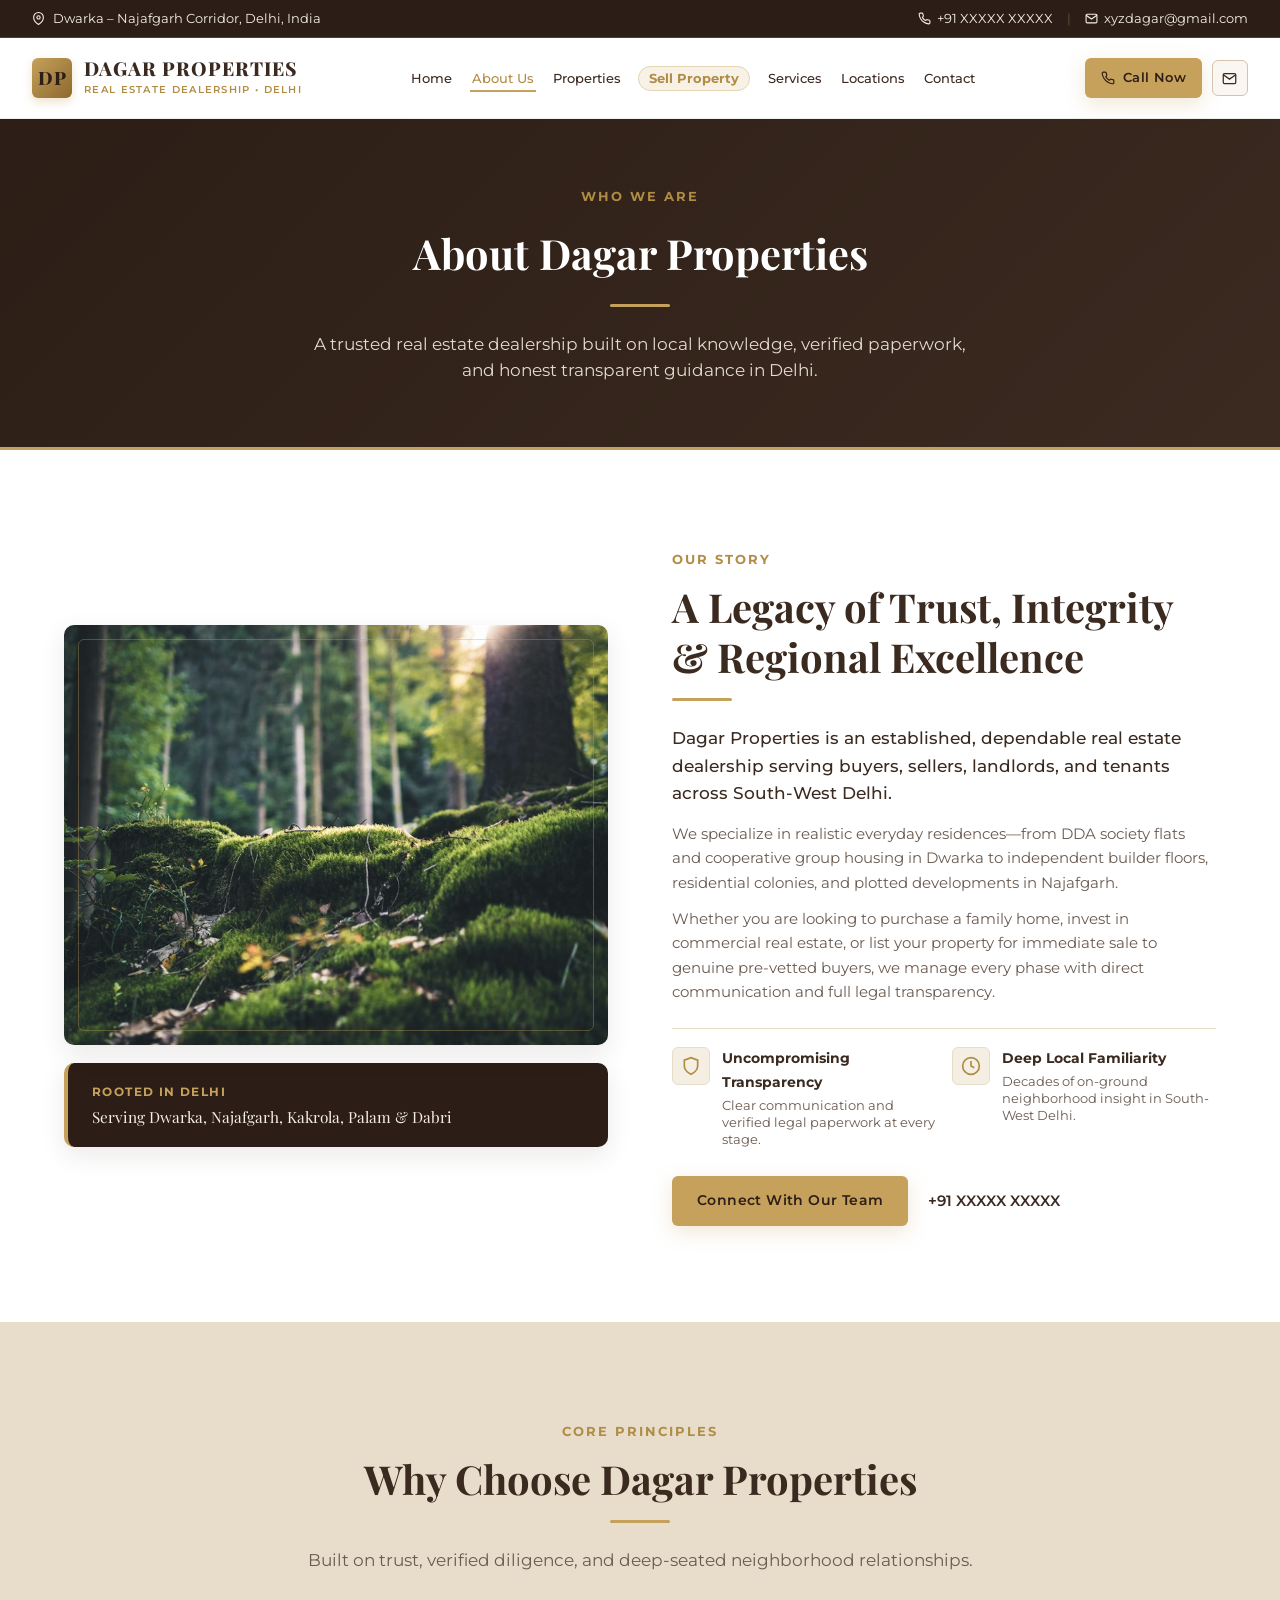
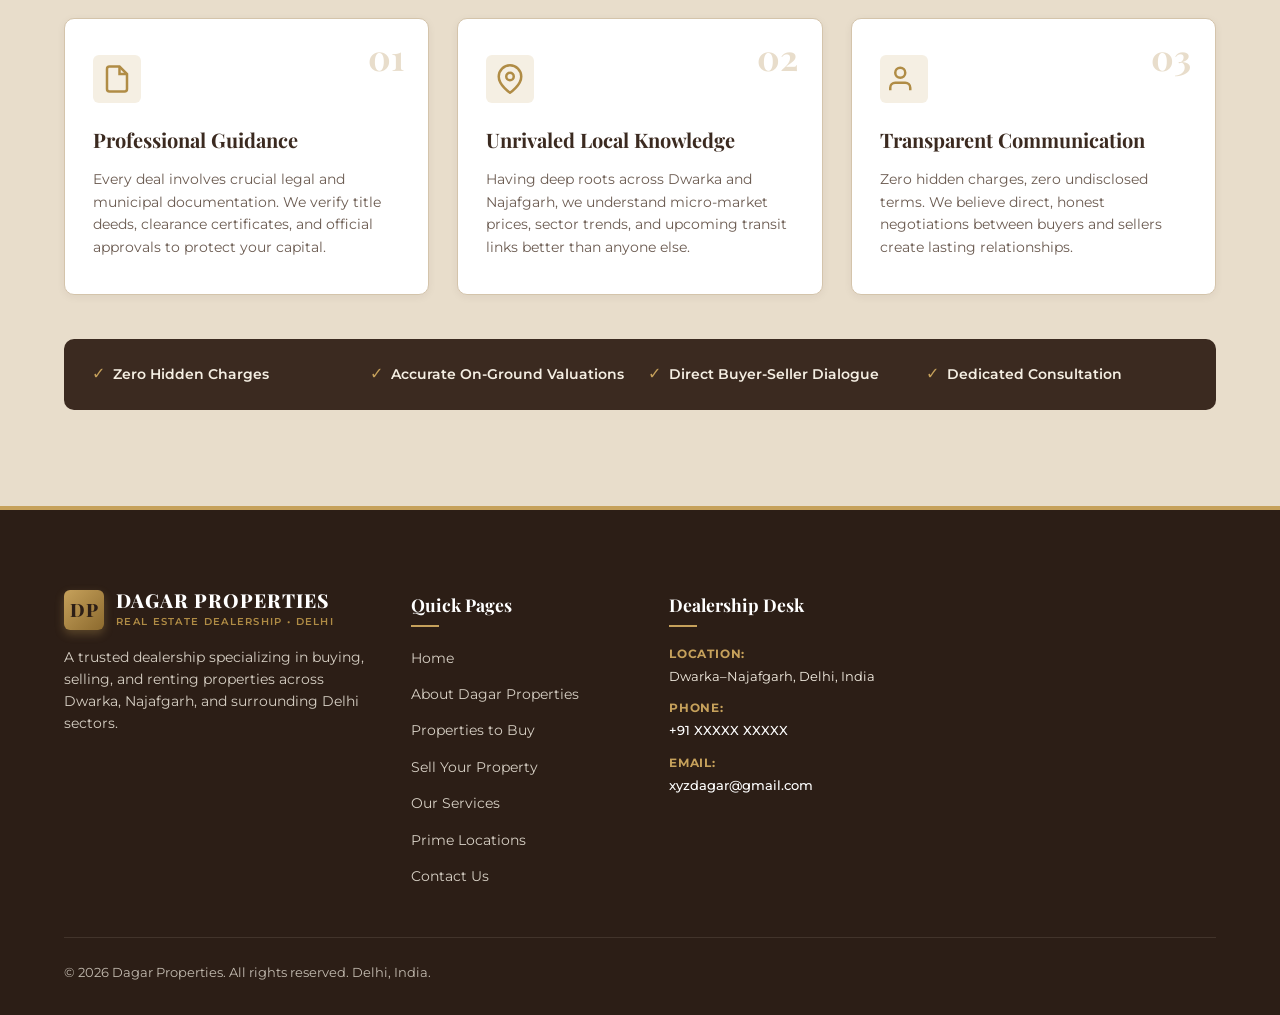
==== about.html @ 7e151f37 "Add dedicated subpages and mobile app-style bottom navigation" ====
<!DOCTYPE html>
<html lang="en">
<head>
  <meta charset="UTF-8">
  <meta name="viewport" content="width=device-width, initial-scale=1.0, maximum-scale=5.0">
  <meta http-equiv="X-UA-Compatible" content="IE=edge">
  
  <title>About Us | Dagar Properties – Real Estate Dealership Delhi</title>
  <meta name="description" content="Learn about Dagar Properties, serving the Dwarka–Najafgarh region with trust, transparent communication, and deep-seated local market expertise.">
  <meta name="theme-color" content="#3B2A20">

  <!-- Google Fonts -->
  <link rel="preconnect" href="https://fonts.googleapis.com">
  <link rel="preconnect" href="https://fonts.gstatic.com" crossorigin>
  <link href="https://fonts.googleapis.com/css2?family=Montserrat:wght@300;400;500;600;700&family=Playfair+Display:wght@500;600;700;800&display=swap" rel="stylesheet">
  
  <link rel="stylesheet" href="style.css">
</head>
<body>

  <!-- Top Announcement Bar -->
  <div class="top-bar">
    <div class="top-bar-inner">
      <div class="top-bar-location">
        <svg class="icon" viewBox="0 0 24 24" width="13" height="13" fill="none" stroke="currentColor" stroke-width="2">
          <path d="M21 10c0 7-9 13-9 13s-9-6-9-13a9 9 0 0 1 18 0z"></path>
          <circle cx="12" cy="10" r="3"></circle>
        </svg>
        <span>Dwarka – Najafgarh Corridor, Delhi, India</span>
      </div>
      <div class="top-bar-contact">
        <a href="tel:+91XXXXXXXXXX" class="top-link">
          <svg class="icon" viewBox="0 0 24 24" width="13" height="13" fill="none" stroke="currentColor" stroke-width="2">
            <path d="M22 16.92v3a2 2 0 0 1-2.18 2 19.79 19.79 0 0 1-8.63-3.07 19.5 19.5 0 0 1-6-6 19.79 19.79 0 0 1-3.07-8.67A2 2 0 0 1 4.11 2h3a2 2 0 0 1 2 1.72 12.84 12.84 0 0 0 .7 2.81 2 2 0 0 1-.45 2.11L8.09 9.91a16 16 0 0 0 6 6l1.27-1.27a2 2 0 0 1 2.11-.45 12.84 12.84 0 0 0 2.81.7A2 2 0 0 1 22 16.92z"></path>
          </svg>
          <span>+91 XXXXX XXXXX</span>
        </a>
        <span class="divider">|</span>
        <a href="mailto:xyzdagar@gmail.com" class="top-link">
          <svg class="icon" viewBox="0 0 24 24" width="13" height="13" fill="none" stroke="currentColor" stroke-width="2">
            <path d="M4 4h16c1.1 0 2 .9 2 2v12c0 1.1-.9 2-2 2H4c-1.1 0-2-.9-2-2V6c0-1.1.9-2 2-2z"></path>
            <polyline points="22,6 12,13 2,6"></polyline>
          </svg>
          <span>xyzdagar@gmail.com</span>
        </a>
      </div>
    </div>
  </div>

  <!-- Primary Header -->
  <header class="header" id="header">
    <div class="header-container">
      <a href="index.html" class="brand-logo" aria-label="Dagar Properties Home">
        <div class="logo-emblem">DP</div>
        <div class="logo-text">
          <span class="brand-name">DAGAR PROPERTIES</span>
          <span class="brand-sub">Real Estate Dealership • Delhi</span>
        </div>
      </a>

      <nav class="nav-desktop" aria-label="Main Navigation">
        <ul class="nav-links">
          <li><a href="index.html" class="nav-link">Home</a></li>
          <li><a href="about.html" class="nav-link active">About Us</a></li>
          <li><a href="properties.html" class="nav-link">Properties</a></li>
          <li><a href="sell.html" class="nav-link nav-sell-badge">Sell Property</a></li>
          <li><a href="services.html" class="nav-link">Services</a></li>
          <li><a href="locations.html" class="nav-link">Locations</a></li>
          <li><a href="contact.html" class="nav-link">Contact</a></li>
        </ul>
      </nav>

      <div class="header-actions">
        <a href="tel:+91XXXXXXXXXX" class="btn btn-gold btn-sm btn-call">
          <svg class="icon" viewBox="0 0 24 24" width="14" height="14" fill="none" stroke="currentColor" stroke-width="2">
            <path d="M22 16.92v3a2 2 0 0 1-2.18 2 19.79 19.79 0 0 1-8.63-3.07 19.5 19.5 0 0 1-6-6 19.79 19.79 0 0 1-3.07-8.67A2 2 0 0 1 4.11 2h3a2 2 0 0 1 2 1.72 12.84 12.84 0 0 0 .7 2.81 2 2 0 0 1-.45 2.11L8.09 9.91a16 16 0 0 0 6 6l1.27-1.27a2 2 0 0 1 2.11-.45 12.84 12.84 0 0 0 2.81.7A2 2 0 0 1 22 16.92z"></path>
          </svg>
          <span>Call Now</span>
        </a>
        <a href="mailto:xyzdagar@gmail.com" class="btn-icon-mail desktop-only" aria-label="Email Us" title="Email: xyzdagar@gmail.com">
          <svg class="icon" viewBox="0 0 24 24" width="15" height="15" fill="none" stroke="currentColor" stroke-width="2">
            <path d="M4 4h16c1.1 0 2 .9 2 2v12c0 1.1-.9 2-2 2H4c-1.1 0-2-.9-2-2V6c0-1.1.9-2 2-2z"></path>
            <polyline points="22,6 12,13 2,6"></polyline>
          </svg>
        </a>
        <button class="menu-toggle" id="menuToggle" aria-label="Toggle navigation menu">
          <span class="bar"></span>
          <span class="bar"></span>
          <span class="bar"></span>
        </button>
      </div>
    </div>

    <!-- Mobile Drawer -->
    <div class="mobile-drawer" id="mobileDrawer">
      <div class="mobile-drawer-header">
        <span class="brand-name">DAGAR PROPERTIES</span>
        <button class="drawer-close" id="drawerClose">&times;</button>
      </div>
      <ul class="mobile-nav-links">
        <li><a href="index.html" class="mobile-nav-link">Home</a></li>
        <li><a href="about.html" class="mobile-nav-link text-gold">About Us</a></li>
        <li><a href="properties.html" class="mobile-nav-link">Properties to Buy</a></li>
        <li><a href="sell.html" class="mobile-nav-link">Sell Your Property</a></li>
        <li><a href="services.html" class="mobile-nav-link">Our Services</a></li>
        <li><a href="locations.html" class="mobile-nav-link">Prime Locations</a></li>
        <li><a href="contact.html" class="mobile-nav-link">Contact Us</a></li>
      </ul>
      <div class="mobile-drawer-actions">
        <a href="tel:+91XXXXXXXXXX" class="btn btn-gold btn-block">Call Now (+91 XXXXX XXXXX)</a>
        <a href="mailto:xyzdagar@gmail.com" class="btn btn-outline btn-block">Email Us</a>
      </div>
    </div>
  </header>

  <main>
    <!-- Page Hero Banner -->
    <section class="page-banner">
      <div class="container text-center">
        <span class="section-tag">Who We Are</span>
        <h1 class="page-title">About Dagar Properties</h1>
        <div class="gold-divider center"></div>
        <p class="page-lead">A trusted real estate dealership built on local knowledge, verified paperwork, and honest transparent guidance in Delhi.</p>
      </div>
    </section>

    <!-- Main About Content -->
    <section class="section section-about">
      <div class="container">
        <div class="about-grid">
          <div class="about-visual">
            <div class="image-frame">
              <img src="assets/images/about.jpg" alt="Dagar Properties Advisory Office" class="about-img" loading="lazy">
              <div class="frame-accent"></div>
            </div>
            <div class="experience-card">
              <span class="gold-subtitle">Rooted in Delhi</span>
              <p class="experience-text">Serving Dwarka, Najafgarh, Kakrola, Palam & Dabri</p>
            </div>
          </div>
          <div class="about-content">
            <span class="section-tag">Our Story</span>
            <h2 class="section-title">A Legacy of Trust, Integrity & Regional Excellence</h2>
            <div class="gold-divider"></div>
            <p class="lead-text">
              Dagar Properties is an established, dependable real estate dealership serving buyers, sellers, landlords, and tenants across South-West Delhi.
            </p>
            <p class="body-text">
              We specialize in realistic everyday residences—from DDA society flats and cooperative group housing in Dwarka to independent builder floors, residential colonies, and plotted developments in Najafgarh.
            </p>
            <p class="body-text">
              Whether you are looking to purchase a family home, invest in commercial real estate, or list your property for immediate sale to genuine pre-vetted buyers, we manage every phase with direct communication and full legal transparency.
            </p>

            <div class="about-features">
              <div class="about-feature">
                <div class="feature-icon-box">
                  <svg viewBox="0 0 24 24" width="20" height="20" fill="none" stroke="currentColor" stroke-width="2">
                    <path d="M12 22s8-4 8-10V5l-8-3-8 3v7c0 6 8 10 8 10z"></path>
                  </svg>
                </div>
                <div>
                  <h4 class="feature-heading">Uncompromising Transparency</h4>
                  <p class="feature-desc">Clear communication and verified legal paperwork at every stage.</p>
                </div>
              </div>
              <div class="about-feature">
                <div class="feature-icon-box">
                  <svg viewBox="0 0 24 24" width="20" height="20" fill="none" stroke="currentColor" stroke-width="2">
                    <circle cx="12" cy="12" r="10"></circle>
                    <polyline points="12 6 12 12 16 14"></polyline>
                  </svg>
                </div>
                <div>
                  <h4 class="feature-heading">Deep Local Familiarity</h4>
                  <p class="feature-desc">Decades of on-ground neighborhood insight in South-West Delhi.</p>
                </div>
              </div>
            </div>

            <div class="about-cta-row">
              <a href="contact.html" class="btn btn-gold">Connect With Our Team</a>
              <a href="tel:+91XXXXXXXXXX" class="phone-link">
                <span>+91 XXXXX XXXXX</span>
              </a>
            </div>
          </div>
        </div>
      </div>
    </section>

    <!-- Why Choose Us Pillars Section -->
    <section class="section section-why-us bg-beige">
      <div class="container">
        <div class="section-header text-center">
          <span class="section-tag">Core Principles</span>
          <h2 class="section-title">Why Choose Dagar Properties</h2>
          <div class="gold-divider center"></div>
          <p class="section-subtitle">Built on trust, verified diligence, and deep-seated neighborhood relationships.</p>
        </div>

        <div class="pillars-grid">
          <div class="pillar-card">
            <div class="pillar-number">01</div>
            <div class="pillar-icon">
              <svg viewBox="0 0 24 24" width="30" height="30" fill="none" stroke="currentColor" stroke-width="2">
                <path d="M14 2H6a2 2 0 0 0-2 2v16a2 2 0 0 0 2 2h12a2 2 0 0 0 2-2V8z"></path>
                <polyline points="14 2 14 8 20 8"></polyline>
              </svg>
            </div>
            <h3 class="pillar-title">Professional Guidance</h3>
            <p class="pillar-desc">Every deal involves crucial legal and municipal documentation. We verify title deeds, clearance certificates, and official approvals to protect your capital.</p>
          </div>

          <div class="pillar-card">
            <div class="pillar-number">02</div>
            <div class="pillar-icon">
              <svg viewBox="0 0 24 24" width="30" height="30" fill="none" stroke="currentColor" stroke-width="2">
                <path d="M21 10c0 7-9 13-9 13s-9-6-9-13a9 9 0 0 1 18 0z"></path>
                <circle cx="12" cy="10" r="3"></circle>
              </svg>
            </div>
            <h3 class="pillar-title">Unrivaled Local Knowledge</h3>
            <p class="pillar-desc">Having deep roots across Dwarka and Najafgarh, we understand micro-market prices, sector trends, and upcoming transit links better than anyone else.</p>
          </div>

          <div class="pillar-card">
            <div class="pillar-number">03</div>
            <div class="pillar-icon">
              <svg viewBox="0 0 24 24" width="30" height="30" fill="none" stroke="currentColor" stroke-width="2">
                <path d="M17 21v-2a4 4 0 0 0-4-4H5a4 4 0 0 0-4 4v2"></path>
                <circle cx="9" cy="7" r="4"></circle>
              </svg>
            </div>
            <h3 class="pillar-title">Transparent Communication</h3>
            <p class="pillar-desc">Zero hidden charges, zero undisclosed terms. We believe direct, honest negotiations between buyers and sellers create lasting relationships.</p>
          </div>
        </div>

        <div class="standards-bar">
          <div class="standard-item"><span class="gold-check">✓</span><span>Zero Hidden Charges</span></div>
          <div class="standard-item"><span class="gold-check">✓</span><span>Accurate On-Ground Valuations</span></div>
          <div class="standard-item"><span class="gold-check">✓</span><span>Direct Buyer-Seller Dialogue</span></div>
          <div class="standard-item"><span class="gold-check">✓</span><span>Dedicated Consultation</span></div>
        </div>
      </div>
    </section>
  </main>

  <!-- Footer -->
  <footer class="footer">
    <div class="container footer-content">
      <div class="footer-grid">
        <div class="footer-col brand-col">
          <div class="brand-logo footer-logo">
            <div class="logo-emblem">DP</div>
            <div class="logo-text">
              <span class="brand-name">DAGAR PROPERTIES</span>
              <span class="brand-sub">Real Estate Dealership • Delhi</span>
            </div>
          </div>
          <p class="footer-bio">A trusted dealership specializing in buying, selling, and renting properties across Dwarka, Najafgarh, and surrounding Delhi sectors.</p>
        </div>

        <div class="footer-col">
          <h4 class="footer-heading">Quick Pages</h4>
          <ul class="footer-links">
            <li><a href="index.html">Home</a></li>
            <li><a href="about.html">About Dagar Properties</a></li>
            <li><a href="properties.html">Properties to Buy</a></li>
            <li><a href="sell.html">Sell Your Property</a></li>
            <li><a href="services.html">Our Services</a></li>
            <li><a href="locations.html">Prime Locations</a></li>
            <li><a href="contact.html">Contact Us</a></li>
          </ul>
        </div>

        <div class="footer-col">
          <h4 class="footer-heading">Dealership Desk</h4>
          <ul class="footer-contact-info">
            <li><strong>Location:</strong><span>Dwarka–Najafgarh, Delhi, India</span></li>
            <li><strong>Phone:</strong><a href="tel:+91XXXXXXXXXX">+91 XXXXX XXXXX</a></li>
            <li><strong>Email:</strong><a href="mailto:xyzdagar@gmail.com">xyzdagar@gmail.com</a></li>
          </ul>
        </div>
      </div>
      <div class="footer-bottom">
        <p>&copy; 2026 Dagar Properties. All rights reserved. Delhi, India.</p>
      </div>
    </div>
  </footer>

  <!-- Floating Mobile App-Style Bottom Navigation Bar -->
  <nav class="mobile-bottom-bar" aria-label="Mobile Bottom Navigation">
    <a href="index.html" class="bottom-nav-item">
      <svg viewBox="0 0 24 24" width="20" height="20" fill="none" stroke="currentColor" stroke-width="2"><path d="M3 9l9-7 9 7v11a2 2 0 0 1-2 2H5a2 2 0 0 1-2-2z"></path></svg>
      <span>Home</span>
    </a>
    <a href="properties.html" class="bottom-nav-item">
      <svg viewBox="0 0 24 24" width="20" height="20" fill="none" stroke="currentColor" stroke-width="2"><rect x="3" y="3" width="18" height="18" rx="2"></rect><path d="M9 3v18"></path></svg>
      <span>Properties</span>
    </a>
    <a href="sell.html" class="bottom-nav-item sell-tab">
      <svg viewBox="0 0 24 24" width="20" height="20" fill="none" stroke="currentColor" stroke-width="2"><path d="M12 5v14M5 12h14"></path></svg>
      <span>Sell</span>
    </a>
    <a href="locations.html" class="bottom-nav-item">
      <svg viewBox="0 0 24 24" width="20" height="20" fill="none" stroke="currentColor" stroke-width="2"><path d="M21 10c0 7-9 13-9 13s-9-6-9-13a9 9 0 0 1 18 0z"></path></svg>
      <span>Locations</span>
    </a>
    <a href="contact.html" class="bottom-nav-item">
      <svg viewBox="0 0 24 24" width="20" height="20" fill="none" stroke="currentColor" stroke-width="2"><path d="M22 16.92v3a2 2 0 0 1-2.18 2 19.79 19.79 0 0 1-8.63-3.07 19.5 19.5 0 0 1-6-6 19.79 19.79 0 0 1-3.07-8.67A2 2 0 0 1 4.11 2h3a2 2 0 0 1 2 1.72 12.84 12.84 0 0 0 .7 2.81 2 2 0 0 1-.45 2.11L8.09 9.91a16 16 0 0 0 6 6l1.27-1.27a2 2 0 0 1 2.11-.45 12.84 12.84 0 0 0 2.81.7A2 2 0 0 1 22 16.92z"></path></svg>
      <span>Contact</span>
    </a>
  </nav>

  <script src="script.js"></script>
</body>
</html>
---- style.css ----
/* ==========================================================================
   DAGAR PROPERTIES - LUXURY REAL ESTATE STYLESHEET
   All-Device Friendly • Zero Overlapping / Zero Overflow • Buy & Sell Architecture
   Palette:
     Gold:       #C6A15B
     Dark Brown: #3B2A20
     Cream:      #F5EFE3
     White:      #FFFFFF
     Beige:      #E8DDCB
   ========================================================================== */

/* 1. CSS Variables & Reset */
:root {
  --color-gold: #C6A15B;
  --color-gold-hover: #B08C45;
  --color-gold-light: #DFCA9A;
  --color-gold-soft: rgba(198, 161, 91, 0.15);
  
  --color-dark-brown: #3B2A20;
  --color-dark-brown-rich: #2C1E16;
  --color-dark-brown-light: #523B2D;
  
  --color-cream: #F5EFE3;
  --color-cream-light: #FAF7F2;
  --color-white: #FFFFFF;
  --color-beige: #E8DDCB;
  --color-beige-dark: #D4C4AB;
  
  --color-text-dark: #2B211A;
  --color-text-muted: #6B5B51;
  --color-text-light: #EFE8DE;

  --font-serif: 'Playfair Display', Georgia, 'Times New Roman', serif;
  --font-sans: 'Montserrat', system-ui, -apple-system, BlinkMacSystemFont, "Segoe UI", Roboto, sans-serif;

  --shadow-sm: 0 2px 8px rgba(59, 42, 32, 0.06);
  --shadow-md: 0 8px 24px rgba(59, 42, 32, 0.10);
  --shadow-lg: 0 16px 36px rgba(59, 42, 32, 0.15);
  --shadow-gold: 0 6px 20px rgba(198, 161, 91, 0.25);

  --radius-sm: 6px;
  --radius-md: 10px;
  --radius-lg: 16px;
  --radius-full: 9999px;

  --transition-fast: 0.2s ease;
  --transition-normal: 0.3s ease;
  --transition-smooth: 0.4s cubic-bezier(0.16, 1, 0.3, 1);
  --header-height: 80px;
}

*, *::before, *::after {
  box-sizing: border-box;
  margin: 0;
  padding: 0;
}

html {
  font-size: 16px;
  scroll-behavior: smooth;
  scroll-padding-top: calc(var(--header-height) + 16px);
  -webkit-text-size-adjust: 100%;
}

body {
  font-family: var(--font-sans);
  background-color: var(--color-white);
  color: var(--color-text-dark);
  line-height: 1.65;
  -webkit-font-smoothing: antialiased;
  -moz-osx-font-smoothing: grayscale;
  overflow-x: hidden;
  width: 100%;
  position: relative;
}

img {
  max-width: 100%;
  height: auto;
  display: block;
}

a {
  text-decoration: none;
  color: inherit;
  transition: all var(--transition-fast);
}

ul {
  list-style: none;
}

button, input, select, textarea {
  font: inherit;
  outline: none;
  max-width: 100%;
}

/* 2. Container & Utility Classes */
.container {
  width: 100%;
  max-width: 1200px;
  margin: 0 auto;
  padding: 0 24px;
}

.text-center {
  text-align: center;
}

.text-gold {
  color: var(--color-gold) !important;
}

.bg-cream {
  background-color: var(--color-cream);
}

.bg-beige {
  background-color: var(--color-beige);
}

.gold-divider {
  width: 60px;
  height: 3px;
  background-color: var(--color-gold);
  margin: 16px 0 24px;
  border-radius: var(--radius-full);
}

.gold-divider.center {
  margin-left: auto;
  margin-right: auto;
}

.section {
  padding: clamp(60px, 8vw, 96px) 0;
  position: relative;
  overflow: hidden;
}

.section-tag {
  display: inline-block;
  font-size: 0.8rem;
  font-weight: 700;
  text-transform: uppercase;
  letter-spacing: 2px;
  color: var(--color-gold-hover);
  margin-bottom: 12px;
}

.section-title {
  font-family: var(--font-serif);
  font-size: clamp(1.85rem, 4vw, 2.5rem);
  font-weight: 700;
  color: var(--color-dark-brown);
  line-height: 1.25;
  word-wrap: break-word;
}

.section-subtitle {
  font-size: clamp(0.95rem, 2vw, 1.05rem);
  color: var(--color-text-muted);
  max-width: 680px;
  margin: 14px auto 0;
  line-height: 1.6;
}

/* 3. Buttons & Interactive Links */
.btn {
  display: inline-flex;
  align-items: center;
  justify-content: center;
  gap: 8px;
  font-family: var(--font-sans);
  font-size: 0.9rem;
  font-weight: 600;
  letter-spacing: 0.4px;
  padding: 12px 24px;
  border-radius: var(--radius-sm);
  cursor: pointer;
  border: 1px solid transparent;
  transition: all var(--transition-normal);
  text-align: center;
  white-space: normal;
  word-break: normal;
}

.btn-gold {
  background-color: var(--color-gold);
  color: var(--color-dark-brown-rich);
  box-shadow: var(--shadow-gold);
}

.btn-gold:hover {
  background-color: var(--color-gold-hover);
  color: var(--color-white);
  transform: translateY(-2px);
  box-shadow: 0 8px 24px rgba(198, 161, 91, 0.35);
}

.btn-outline {
  border-color: var(--color-dark-brown);
  color: var(--color-dark-brown);
  background-color: transparent;
}

.btn-outline:hover {
  background-color: var(--color-dark-brown);
  color: var(--color-white);
  transform: translateY(-2px);
}

.btn-cream-outline {
  border-color: var(--color-cream);
  color: var(--color-cream);
  background-color: rgba(245, 239, 227, 0.1);
  backdrop-filter: blur(4px);
}

.btn-cream-outline:hover {
  background-color: var(--color-cream);
  color: var(--color-dark-brown);
  transform: translateY(-2px);
}

.btn-outline-light {
  border-color: var(--color-gold);
  color: var(--color-white);
  background-color: transparent;
}

.btn-outline-light:hover {
  background-color: var(--color-gold);
  color: var(--color-dark-brown);
  transform: translateY(-2px);
}

.btn-lg {
  padding: 15px 30px;
  font-size: 0.98rem;
}

.btn-sm {
  padding: 9px 16px;
  font-size: 0.82rem;
  font-weight: 600;
}

.btn-xs {
  padding: 7px 12px;
  font-size: 0.78rem;
}

.btn-block {
  display: flex;
  width: 100%;
}

/* 4. Top Announcement Bar */
.top-bar {
  background-color: var(--color-dark-brown-rich);
  color: var(--color-cream);
  font-size: 0.8rem;
  padding: 8px 0;
  border-bottom: 1px solid rgba(198, 161, 91, 0.25);
  position: relative;
  z-index: 1010;
}

.top-bar-inner {
  display: flex;
  align-items: center;
  justify-content: space-between;
  width: 100%;
  max-width: 1360px;
  margin: 0 auto;
  padding: 0 clamp(16px, 2.5vw, 36px);
  flex-wrap: wrap;
  gap: 8px;
}

.top-bar-location,
.top-bar-contact {
  display: flex;
  align-items: center;
  gap: 8px;
}

.top-bar-contact {
  gap: 14px;
}

.top-link {
  display: inline-flex;
  align-items: center;
  gap: 6px;
  color: var(--color-cream);
}

.top-link:hover {
  color: var(--color-gold);
}

.top-bar .divider {
  color: var(--color-gold);
  opacity: 0.4;
}

/* 5. Header & Navigation */
.header {
  position: sticky;
  top: 0;
  left: 0;
  width: 100%;
  background-color: var(--color-white);
  z-index: 1000;
  border-bottom: 1px solid rgba(59, 42, 32, 0.08);
  transition: all var(--transition-normal);
}

.header.scrolled {
  box-shadow: var(--shadow-md);
  background-color: rgba(255, 255, 255, 0.98);
  backdrop-filter: blur(10px);
}

.header-container {
  display: flex;
  align-items: center;
  justify-content: space-between;
  height: var(--header-height);
  width: 100%;
  max-width: 1360px;
  margin: 0 auto;
  padding: 0 clamp(16px, 2.5vw, 36px);
  gap: clamp(12px, 2vw, 24px);
}

.brand-logo {
  display: flex;
  align-items: center;
  gap: 12px;
  flex-shrink: 0;
}

.logo-emblem {
  width: 40px;
  height: 40px;
  background: linear-gradient(135deg, var(--color-gold), #8C6A2E);
  color: var(--color-dark-brown-rich);
  font-family: var(--font-serif);
  font-size: 1.15rem;
  font-weight: 800;
  display: flex;
  align-items: center;
  justify-content: center;
  border-radius: var(--radius-sm);
  box-shadow: 0 4px 10px rgba(198, 161, 91, 0.3);
  letter-spacing: 0.5px;
  flex-shrink: 0;
}

.logo-text {
  display: flex;
  flex-direction: column;
}

.brand-name {
  font-family: var(--font-serif);
  font-size: clamp(1.05rem, 1.8vw, 1.2rem);
  font-weight: 800;
  color: var(--color-dark-brown);
  letter-spacing: 1px;
  line-height: 1.1;
  white-space: nowrap;
}

.brand-sub {
  font-size: 0.65rem;
  text-transform: uppercase;
  letter-spacing: 1.3px;
  color: var(--color-gold-hover);
  font-weight: 600;
  margin-top: 2px;
  white-space: nowrap;
}

.nav-desktop .nav-links {
  display: flex;
  align-items: center;
  gap: clamp(8px, 1.2vw, 18px);
}

.nav-link {
  font-size: clamp(0.8rem, 0.86vw, 0.86rem);
  font-weight: 500;
  color: var(--color-dark-brown);
  position: relative;
  padding: 6px 2px;
  transition: color var(--transition-fast);
  white-space: nowrap;
}

.nav-link::after {
  content: '';
  position: absolute;
  bottom: 0;
  left: 0;
  width: 0;
  height: 2px;
  background-color: var(--color-gold);
  transition: width var(--transition-normal);
}

.nav-link:hover,
.nav-link.active {
  color: var(--color-gold-hover);
}

.nav-link:hover::after,
.nav-link.active::after {
  width: 100%;
}

.nav-link.nav-sell-badge {
  background-color: var(--color-gold-soft);
  color: var(--color-gold-hover) !important;
  font-weight: 700;
  padding: 4px 10px;
  border-radius: var(--radius-full);
  border: 1px solid rgba(198, 161, 91, 0.35);
  transition: all var(--transition-fast);
}

.nav-link.nav-sell-badge:hover {
  background-color: var(--color-gold);
  color: var(--color-dark-brown-rich) !important;
  border-color: var(--color-gold);
}

.nav-link.nav-sell-badge::after {
  display: none;
}

.header-actions {
  display: flex;
  align-items: center;
  gap: 10px;
  flex-shrink: 0;
}

.btn-call {
  padding: 8px 15px;
  font-size: 0.82rem;
  white-space: nowrap;
}

.btn-icon-mail {
  width: 36px;
  height: 36px;
  border-radius: var(--radius-sm);
  border: 1px solid var(--color-beige-dark);
  background-color: var(--color-cream-light);
  color: var(--color-dark-brown);
  display: inline-flex;
  align-items: center;
  justify-content: center;
  transition: all var(--transition-fast);
  flex-shrink: 0;
}

.btn-icon-mail:hover {
  border-color: var(--color-gold);
  background-color: var(--color-gold);
  color: var(--color-dark-brown-rich);
  transform: translateY(-2px);
}

.menu-toggle {
  display: none;
  background: none;
  border: none;
  cursor: pointer;
  padding: 8px;
  flex-direction: column;
  gap: 5px;
}

.menu-toggle .bar {
  width: 24px;
  height: 2.5px;
  background-color: var(--color-dark-brown);
  border-radius: 2px;
  transition: var(--transition-fast);
}

/* Mobile Drawer */
.mobile-drawer {
  position: fixed;
  top: 0;
  right: -100%;
  width: 85%;
  max-width: 360px;
  height: 100vh;
  background-color: var(--color-white);
  box-shadow: -10px 0 30px rgba(0, 0, 0, 0.25);
  z-index: 2000;
  padding: 24px 20px;
  display: flex;
  flex-direction: column;
  overflow-y: auto;
  transition: right var(--transition-smooth);
}

.mobile-drawer.open {
  right: 0;
}

.mobile-drawer-header {
  display: flex;
  align-items: center;
  justify-content: space-between;
  border-bottom: 1px solid var(--color-beige);
  padding-bottom: 14px;
  margin-bottom: 20px;
}

.drawer-close {
  background: none;
  border: none;
  font-size: 2rem;
  color: var(--color-dark-brown);
  cursor: pointer;
  line-height: 1;
}

.mobile-nav-links {
  display: flex;
  flex-direction: column;
  gap: 14px;
}

.mobile-nav-link {
  font-size: 1rem;
  font-weight: 600;
  color: var(--color-dark-brown);
  padding: 8px 0;
  display: block;
}

.mobile-nav-link:hover {
  color: var(--color-gold-hover);
}

.mobile-drawer-actions {
  margin-top: auto;
  display: flex;
  flex-direction: column;
  gap: 12px;
  padding-top: 24px;
  border-top: 1px solid var(--color-beige);
}

/* 6. Hero Section */
.hero-section {
  position: relative;
  min-height: clamp(560px, 85vh, 740px);
  display: flex;
  align-items: center;
  padding: clamp(60px, 10vw, 100px) 0 clamp(40px, 8vw, 80px);
  color: var(--color-white);
  overflow: hidden;
}

.hero-backdrop {
  position: absolute;
  top: 0;
  left: 0;
  width: 100%;
  height: 100%;
  z-index: 1;
}

.hero-bg-img {
  width: 100%;
  height: 100%;
  object-fit: cover;
  object-position: center;
  filter: brightness(0.60);
}

.hero-overlay {
  position: absolute;
  top: 0;
  left: 0;
  width: 100%;
  height: 100%;
  background: linear-gradient(135deg, rgba(44, 30, 22, 0.92) 0%, rgba(59, 42, 32, 0.80) 60%, rgba(30, 20, 14, 0.88) 100%);
}

.hero-content {
  position: relative;
  z-index: 2;
  max-width: 860px;
}

.hero-badge {
  display: inline-flex;
  align-items: center;
  gap: 8px;
  background-color: rgba(245, 239, 227, 0.12);
  border: 1px solid rgba(198, 161, 91, 0.45);
  backdrop-filter: blur(6px);
  padding: 6px 14px;
  border-radius: var(--radius-full);
  font-size: 0.78rem;
  font-weight: 600;
  letter-spacing: 0.8px;
  text-transform: uppercase;
  color: var(--color-cream);
  margin-bottom: 20px;
  max-width: 100%;
  word-break: break-word;
}

.badge-dot {
  width: 7px;
  height: 7px;
  border-radius: 50%;
  background-color: var(--color-gold);
  box-shadow: 0 0 8px var(--color-gold);
  flex-shrink: 0;
}

.hero-title {
  font-family: var(--font-serif);
  font-size: clamp(2.1rem, 5.5vw, 3.4rem);
  font-weight: 700;
  line-height: 1.18;
  color: var(--color-white);
  margin-bottom: 18px;
  word-wrap: break-word;
}

.hero-title .highlight {
  color: var(--color-gold);
  display: inline-block;
  font-style: italic;
}

.hero-description {
  font-size: clamp(0.98rem, 2.2vw, 1.15rem);
  line-height: 1.65;
  color: var(--color-cream);
  margin-bottom: 32px;
  max-width: 720px;
  font-weight: 300;
}

.hero-description strong {
  font-weight: 600;
  color: var(--color-white);
}

.hero-buttons {
  display: flex;
  align-items: center;
  gap: 14px;
  flex-wrap: wrap;
  margin-bottom: 40px;
}

.hero-metrics {
  display: grid;
  grid-template-columns: repeat(auto-fit, minmax(220px, 1fr));
  gap: 18px;
  padding-top: 28px;
  border-top: 1px solid rgba(232, 221, 203, 0.2);
}

.metric-item {
  display: flex;
  align-items: center;
  gap: 12px;
}

.metric-icon {
  width: 30px;
  height: 30px;
  border-radius: 50%;
  background-color: var(--color-gold);
  color: var(--color-dark-brown-rich);
  font-size: 0.9rem;
  font-weight: 700;
  display: flex;
  align-items: center;
  justify-content: center;
  flex-shrink: 0;
}

.metric-text {
  display: flex;
  flex-direction: column;
}

.metric-text strong {
  font-size: 0.88rem;
  color: var(--color-white);
}

.metric-text span {
  font-size: 0.76rem;
  color: var(--color-cream);
  opacity: 0.85;
}

/* 7. About Us Section (No Overlapping) */
.section-about {
  background-color: var(--color-white);
}

.about-grid {
  display: grid;
  grid-template-columns: 1fr 1fr;
  gap: clamp(32px, 5vw, 64px);
  align-items: center;
}

.about-visual {
  display: flex;
  flex-direction: column;
  gap: 18px;
  width: 100%;
}

.image-frame {
  position: relative;
  border-radius: var(--radius-md);
  overflow: hidden;
  box-shadow: var(--shadow-md);
  width: 100%;
}

.about-img {
  width: 100%;
  height: clamp(280px, 35vw, 420px);
  object-fit: cover;
  transition: transform 0.5s ease;
}

.image-frame:hover .about-img {
  transform: scale(1.02);
}

.frame-accent {
  position: absolute;
  top: 14px;
  left: 14px;
  right: 14px;
  bottom: 14px;
  border: 1px solid rgba(198, 161, 91, 0.35);
  pointer-events: none;
  border-radius: var(--radius-sm);
}

/* Experience Card positioned naturally to avoid overlapping */
.experience-card {
  background-color: var(--color-dark-brown-rich);
  color: var(--color-white);
  padding: 20px 24px;
  border-radius: var(--radius-md);
  border-left: 4px solid var(--color-gold);
  box-shadow: var(--shadow-md);
  width: 100%;
}

.gold-subtitle {
  display: block;
  font-size: 0.72rem;
  font-weight: 700;
  letter-spacing: 1.4px;
  text-transform: uppercase;
  color: var(--color-gold);
  margin-bottom: 4px;
}

.experience-text {
  font-family: var(--font-serif);
  font-size: 0.96rem;
  line-height: 1.4;
  color: var(--color-cream);
}

.about-content .lead-text {
  font-size: 1.05rem;
  font-weight: 500;
  color: var(--color-dark-brown);
  margin-bottom: 14px;
}

.about-content .body-text {
  font-size: 0.92rem;
  color: var(--color-text-muted);
  margin-bottom: 12px;
}

.about-features {
  display: grid;
  grid-template-columns: repeat(auto-fit, minmax(220px, 1fr));
  gap: 16px;
  margin: 24px 0 28px;
  padding-top: 18px;
  border-top: 1px solid var(--color-beige);
}

.about-feature {
  display: flex;
  gap: 12px;
}

.feature-icon-box {
  width: 38px;
  height: 38px;
  background-color: var(--color-cream);
  color: var(--color-gold-hover);
  border-radius: var(--radius-sm);
  display: flex;
  align-items: center;
  justify-content: center;
  flex-shrink: 0;
  border: 1px solid var(--color-beige);
}

.feature-heading {
  font-size: 0.9rem;
  font-weight: 700;
  color: var(--color-dark-brown);
  margin-bottom: 2px;
}

.feature-desc {
  font-size: 0.8rem;
  color: var(--color-text-muted);
  line-height: 1.35;
}

.about-cta-row {
  display: flex;
  align-items: center;
  gap: 20px;
  flex-wrap: wrap;
}

.phone-link {
  display: inline-flex;
  align-items: center;
  gap: 6px;
  font-weight: 600;
  color: var(--color-dark-brown);
  font-size: 0.92rem;
}

.phone-link:hover {
  color: var(--color-gold-hover);
}

/* 8. Properties Section & Dual Buy / Sell Actions */
.property-filters {
  display: flex;
  align-items: center;
  justify-content: center;
  gap: 8px;
  flex-wrap: wrap;
  margin: 28px 0 36px;
}

.filter-btn {
  background-color: var(--color-white);
  border: 1px solid var(--color-beige-dark);
  color: var(--color-dark-brown);
  padding: 8px 18px;
  border-radius: var(--radius-full);
  font-size: 0.85rem;
  font-weight: 600;
  cursor: pointer;
  transition: all var(--transition-fast);
}

.filter-btn:hover {
  background-color: var(--color-beige);
}

.filter-btn.active {
  background-color: var(--color-dark-brown);
  color: var(--color-gold);
  border-color: var(--color-dark-brown);
}

.properties-grid {
  display: grid;
  grid-template-columns: repeat(auto-fit, minmax(320px, 1fr));
  gap: 28px;
}

.property-card {
  background-color: var(--color-white);
  border-radius: var(--radius-md);
  overflow: hidden;
  border: 1px solid var(--color-beige);
  box-shadow: var(--shadow-sm);
  display: flex;
  flex-direction: column;
  transition: transform var(--transition-normal), box-shadow var(--transition-normal);
  min-width: 0;
}

.property-card:hover {
  transform: translateY(-4px);
  box-shadow: var(--shadow-md);
  border-color: var(--color-gold);
}

.property-media {
  position: relative;
  height: clamp(190px, 25vw, 230px);
  overflow: hidden;
}

.property-img {
  width: 100%;
  height: 100%;
  object-fit: cover;
  transition: transform 0.5s ease;
}

.property-card:hover .property-img {
  transform: scale(1.03);
}

.property-badge {
  position: absolute;
  top: 12px;
  left: 12px;
  background-color: var(--color-dark-brown-rich);
  color: var(--color-gold);
  font-size: 0.72rem;
  font-weight: 700;
  letter-spacing: 0.8px;
  text-transform: uppercase;
  padding: 5px 12px;
  border-radius: var(--radius-sm);
  border: 1px solid rgba(198, 161, 91, 0.4);
}

.property-body {
  padding: 24px;
  display: flex;
  flex-direction: column;
  flex-grow: 1;
}

.property-meta {
  margin-bottom: 8px;
}

.property-loc {
  display: inline-flex;
  align-items: center;
  gap: 6px;
  font-size: 0.78rem;
  font-weight: 600;
  color: var(--color-gold-hover);
  text-transform: uppercase;
  letter-spacing: 0.6px;
  word-break: break-word;
}

.property-title {
  font-family: var(--font-serif);
  font-size: 1.35rem;
  font-weight: 700;
  color: var(--color-dark-brown);
  margin-bottom: 10px;
  word-wrap: break-word;
}

.property-desc {
  font-size: 0.88rem;
  color: var(--color-text-muted);
  line-height: 1.55;
  margin-bottom: 16px;
}

.property-highlights {
  margin-bottom: 20px;
  padding: 12px 0;
  border-top: 1px dashed var(--color-beige);
  border-bottom: 1px dashed var(--color-beige);
  display: flex;
  flex-direction: column;
  gap: 6px;
}

.property-highlights li {
  font-size: 0.82rem;
  color: var(--color-text-dark);
  line-height: 1.4;
}

.property-highlights li span {
  font-weight: 600;
  color: var(--color-dark-brown);
}

/* Dual actions: Buy and Sell buttons side by side */
.property-dual-actions {
  margin-top: auto;
  display: grid;
  grid-template-columns: 1fr 1fr;
  gap: 10px;
}

/* 9. Dedicated Sell Your Property Spotlight Section */
.section-sell {
  background-color: var(--color-beige);
}

.sell-showcase {
  display: grid;
  grid-template-columns: 1.4fr 1fr;
  gap: 40px;
  align-items: center;
}

.sell-showcase-content .lead-text {
  font-size: 1.05rem;
  font-weight: 600;
  color: var(--color-dark-brown);
  margin-bottom: 12px;
}

.sell-showcase-content .body-text {
  font-size: 0.92rem;
  color: var(--color-text-muted);
  line-height: 1.6;
  margin-bottom: 24px;
}

.sell-benefits-grid {
  display: grid;
  grid-template-columns: repeat(auto-fit, minmax(220px, 1fr));
  gap: 16px;
  margin-bottom: 32px;
}

.sell-benefit-item {
  display: flex;
  gap: 10px;
  background-color: rgba(255, 255, 255, 0.65);
  padding: 14px 16px;
  border-radius: var(--radius-sm);
  border: 1px solid var(--color-beige-dark);
}

.sell-icon-box {
  width: 24px;
  height: 24px;
  border-radius: 50%;
  background-color: var(--color-gold);
  color: var(--color-dark-brown-rich);
  font-size: 0.85rem;
  font-weight: 800;
  display: flex;
  align-items: center;
  justify-content: center;
  flex-shrink: 0;
}

.sell-benefit-item strong {
  display: block;
  font-size: 0.86rem;
  color: var(--color-dark-brown);
  margin-bottom: 2px;
}

.sell-benefit-item p {
  font-size: 0.78rem;
  color: var(--color-text-muted);
  line-height: 1.35;
}

.sell-cta-actions {
  display: flex;
  align-items: center;
  gap: 14px;
  flex-wrap: wrap;
}

.sell-showcase-card {
  background-color: var(--color-dark-brown-rich);
  color: var(--color-white);
  border-radius: var(--radius-md);
  padding: 36px 30px;
  border-top: 4px solid var(--color-gold);
  box-shadow: var(--shadow-lg);
}

.sell-card-title {
  font-family: var(--font-serif);
  font-size: 1.4rem;
  color: var(--color-white);
  margin-bottom: 8px;
}

.sell-card-subtitle {
  font-size: 0.86rem;
  color: var(--color-cream);
  opacity: 0.85;
  margin-bottom: 24px;
}

.seller-quick-bullets {
  display: flex;
  flex-direction: column;
  gap: 12px;
  margin-bottom: 28px;
}

.sq-bullet {
  display: flex;
  align-items: center;
  gap: 12px;
  font-size: 0.88rem;
  color: var(--color-cream);
}

.sq-num {
  width: 26px;
  height: 26px;
  border-radius: 50%;
  background-color: rgba(198, 161, 91, 0.25);
  color: var(--color-gold);
  font-weight: 700;
  display: flex;
  align-items: center;
  justify-content: center;
  font-size: 0.82rem;
  flex-shrink: 0;
}

.sell-note {
  display: block;
  font-size: 0.74rem;
  text-align: center;
  color: var(--color-gold-light);
  margin-top: 12px;
  opacity: 0.85;
}

/* 10. Our Services Section */
.services-grid {
  display: grid;
  grid-template-columns: repeat(auto-fit, minmax(260px, 1fr));
  gap: 24px;
  margin-top: 44px;
}

.service-card {
  background-color: var(--color-white);
  border: 1px solid var(--color-beige);
  border-radius: var(--radius-md);
  padding: 30px 22px;
  transition: all var(--transition-normal);
  display: flex;
  flex-direction: column;
  position: relative;
  min-width: 0;
}

.service-card:hover {
  transform: translateY(-4px);
  border-color: var(--color-gold);
  box-shadow: var(--shadow-md);
}

.service-card.highlight-service {
  border-color: var(--color-gold);
  background: linear-gradient(180deg, #FFFFFF 0%, #FAF7F2 100%);
}

.service-badge {
  position: absolute;
  top: 14px;
  right: 14px;
  background-color: var(--color-gold);
  color: var(--color-dark-brown-rich);
  font-size: 0.7rem;
  font-weight: 700;
  text-transform: uppercase;
  letter-spacing: 0.6px;
  padding: 4px 10px;
  border-radius: var(--radius-full);
}

.service-icon {
  width: 52px;
  height: 52px;
  border-radius: var(--radius-sm);
  background-color: var(--color-cream);
  color: var(--color-gold-hover);
  display: flex;
  align-items: center;
  justify-content: center;
  margin-bottom: 18px;
  border: 1px solid var(--color-beige);
  transition: all var(--transition-normal);
  flex-shrink: 0;
}

.service-card:hover .service-icon {
  background-color: var(--color-gold);
  color: var(--color-dark-brown-rich);
}

.service-title {
  font-family: var(--font-serif);
  font-size: 1.25rem;
  font-weight: 700;
  color: var(--color-dark-brown);
  margin-bottom: 10px;
}

.service-desc {
  font-size: 0.86rem;
  color: var(--color-text-muted);
  line-height: 1.55;
  margin-bottom: 16px;
}

.service-list {
  margin-top: auto;
  display: flex;
  flex-direction: column;
  gap: 6px;
  padding-top: 14px;
  border-top: 1px solid var(--color-cream);
  margin-bottom: 16px;
}

.service-list li {
  font-size: 0.8rem;
  color: var(--color-text-dark);
  position: relative;
  padding-left: 14px;
  line-height: 1.4;
}

.service-list li::before {
  content: "•";
  position: absolute;
  left: 0;
  color: var(--color-gold);
  font-weight: bold;
}

.service-card-footer {
  padding-top: 8px;
}

.service-action-link {
  font-size: 0.85rem;
  font-weight: 700;
  color: var(--color-dark-brown);
  display: inline-flex;
  align-items: center;
  gap: 4px;
}

.service-action-link:hover {
  color: var(--color-gold-hover);
}

.services-cta-banner {
  margin-top: 56px;
  background-color: var(--color-dark-brown-rich);
  border-radius: var(--radius-md);
  padding: 36px 40px;
  display: flex;
  align-items: center;
  justify-content: space-between;
  gap: 28px;
  border-left: 5px solid var(--color-gold);
}

.cta-banner-text h3 {
  font-family: var(--font-serif);
  font-size: 1.55rem;
  color: var(--color-white);
  margin-bottom: 6px;
}

.cta-banner-text p {
  color: var(--color-cream);
  font-size: 0.92rem;
}

.cta-banner-buttons {
  display: flex;
  gap: 12px;
  flex-shrink: 0;
  flex-wrap: wrap;
}

/* 11. Why Choose Us Section */
.pillars-grid {
  display: grid;
  grid-template-columns: repeat(auto-fit, minmax(280px, 1fr));
  gap: 28px;
  margin-top: 44px;
}

.pillar-card {
  background-color: var(--color-white);
  border-radius: var(--radius-md);
  padding: 36px 28px;
  border: 1px solid var(--color-beige-dark);
  box-shadow: var(--shadow-sm);
  position: relative;
  transition: transform var(--transition-normal), box-shadow var(--transition-normal);
  min-width: 0;
}

.pillar-card:hover {
  transform: translateY(-4px);
  box-shadow: var(--shadow-md);
  border-color: var(--color-gold);
}

.pillar-number {
  position: absolute;
  top: 20px;
  right: 24px;
  font-family: var(--font-serif);
  font-size: 2.2rem;
  font-weight: 700;
  color: var(--color-beige);
  line-height: 1;
}

.pillar-icon {
  width: 48px;
  height: 48px;
  border-radius: var(--radius-sm);
  background-color: var(--color-cream);
  color: var(--color-gold-hover);
  display: flex;
  align-items: center;
  justify-content: center;
  margin-bottom: 20px;
  flex-shrink: 0;
}

.pillar-title {
  font-family: var(--font-serif);
  font-size: 1.25rem;
  font-weight: 700;
  color: var(--color-dark-brown);
  margin-bottom: 12px;
}

.pillar-desc {
  font-size: 0.88rem;
  color: var(--color-text-muted);
  line-height: 1.6;
}

.standards-bar {
  margin-top: 44px;
  display: grid;
  grid-template-columns: repeat(auto-fit, minmax(200px, 1fr));
  gap: 16px;
  background-color: var(--color-dark-brown);
  color: var(--color-cream);
  padding: 22px 28px;
  border-radius: var(--radius-md);
}

.standard-item {
  display: flex;
  align-items: center;
  gap: 8px;
  font-size: 0.86rem;
  font-weight: 600;
}

.gold-check {
  color: var(--color-gold);
  font-weight: 800;
  font-size: 1rem;
}

/* 12. Locations Section */
.locations-grid {
  display: grid;
  grid-template-columns: repeat(auto-fit, minmax(280px, 1fr));
  gap: 24px;
  margin-top: 44px;
}

.location-card {
  background-color: var(--color-white);
  border: 1px solid var(--color-beige);
  border-radius: var(--radius-md);
  padding: 28px 24px;
  display: flex;
  flex-direction: column;
  transition: all var(--transition-normal);
  min-width: 0;
}

.location-card:hover {
  transform: translateY(-4px);
  border-color: var(--color-gold);
  box-shadow: var(--shadow-sm);
}

.location-header {
  display: flex;
  align-items: baseline;
  justify-content: space-between;
  margin-bottom: 10px;
  padding-bottom: 10px;
  border-bottom: 1px solid var(--color-cream);
}

.location-title {
  font-family: var(--font-serif);
  font-size: 1.3rem;
  font-weight: 700;
  color: var(--color-dark-brown);
}

.location-type {
  font-size: 0.7rem;
  font-weight: 700;
  letter-spacing: 0.8px;
  text-transform: uppercase;
  color: var(--color-gold-hover);
}

.location-desc {
  font-size: 0.86rem;
  color: var(--color-text-muted);
  line-height: 1.55;
  margin-bottom: 16px;
}

.location-tags {
  display: flex;
  flex-wrap: wrap;
  gap: 6px;
  margin-bottom: 20px;
}

.location-tags span {
  font-size: 0.72rem;
  background-color: var(--color-cream);
  color: var(--color-dark-brown-light);
  padding: 4px 9px;
  border-radius: var(--radius-full);
  font-weight: 500;
}

.location-link {
  margin-top: auto;
  font-size: 0.84rem;
  font-weight: 700;
  color: var(--color-gold-hover);
  display: inline-flex;
  align-items: center;
  gap: 4px;
  transition: gap var(--transition-fast);
}

.location-link:hover {
  color: var(--color-dark-brown);
  gap: 8px;
}

/* 13. Contact Us Section & Intent Selector */
.contact-grid {
  display: grid;
  grid-template-columns: 1fr 1.35fr;
  gap: 36px;
  margin-top: 44px;
}

.contact-info-panel,
.contact-form-panel {
  background-color: var(--color-white);
  border-radius: var(--radius-md);
  padding: clamp(24px, 4vw, 36px);
  border: 1px solid var(--color-beige);
  box-shadow: var(--shadow-sm);
  min-width: 0;
}

.panel-heading {
  font-family: var(--font-serif);
  font-size: clamp(1.35rem, 3vw, 1.55rem);
  font-weight: 700;
  color: var(--color-dark-brown);
  margin-bottom: 6px;
  word-wrap: break-word;
}

.panel-desc {
  font-size: 0.9rem;
  color: var(--color-text-muted);
  margin-bottom: 24px;
}

.contact-details-list {
  display: flex;
  flex-direction: column;
  gap: 20px;
  margin-bottom: 32px;
}

.contact-detail-item {
  display: flex;
  gap: 14px;
}

.detail-icon {
  width: 42px;
  height: 42px;
  border-radius: var(--radius-sm);
  background-color: var(--color-cream);
  color: var(--color-gold-hover);
  display: flex;
  align-items: center;
  justify-content: center;
  flex-shrink: 0;
  border: 1px solid var(--color-beige);
}

.detail-label {
  display: block;
  font-size: 0.72rem;
  font-weight: 700;
  text-transform: uppercase;
  letter-spacing: 1px;
  color: var(--color-gold-hover);
  margin-bottom: 2px;
}

.detail-value {
  font-size: 0.98rem;
  font-weight: 600;
  color: var(--color-dark-brown);
  display: block;
  word-break: break-all;
}

.detail-value:hover {
  color: var(--color-gold-hover);
}

.detail-value.static-text:hover {
  color: var(--color-dark-brown);
}

.detail-sub {
  display: block;
  font-size: 0.76rem;
  color: var(--color-text-muted);
  margin-top: 2px;
}

.contact-action-buttons {
  display: flex;
  flex-direction: column;
  gap: 10px;
}

/* Interactive Intent Selector Pills (Buy / Sell / Rent / Consultation) */
.intent-selector-wrap {
  margin-bottom: 22px;
  padding-bottom: 18px;
  border-bottom: 1px solid var(--color-beige);
}

.intent-label {
  display: block;
  font-size: 0.8rem;
  font-weight: 700;
  text-transform: uppercase;
  letter-spacing: 1px;
  color: var(--color-dark-brown);
  margin-bottom: 10px;
}

.intent-pills {
  display: grid;
  grid-template-columns: repeat(auto-fit, minmax(130px, 1fr));
  gap: 8px;
}

.intent-pill {
  background-color: var(--color-cream);
  border: 1px solid var(--color-beige-dark);
  color: var(--color-dark-brown);
  padding: 10px 12px;
  border-radius: var(--radius-sm);
  font-size: 0.82rem;
  font-weight: 600;
  cursor: pointer;
  transition: all var(--transition-fast);
  text-align: center;
  display: flex;
  align-items: center;
  justify-content: center;
}

.intent-pill:hover {
  background-color: var(--color-beige);
}

.intent-pill.active {
  background-color: var(--color-dark-brown);
  color: var(--color-gold);
  border-color: var(--color-dark-brown);
  box-shadow: 0 2px 8px rgba(59, 42, 32, 0.2);
}

/* Enquiry Form Inputs */
.enquiry-form {
  display: flex;
  flex-direction: column;
  gap: 16px;
}

.form-row {
  display: grid;
  grid-template-columns: 1fr 1fr;
  gap: 16px;
}

.form-group {
  display: flex;
  flex-direction: column;
  gap: 6px;
  min-width: 0;
}

.form-group label {
  font-size: 0.82rem;
  font-weight: 600;
  color: var(--color-dark-brown);
}

.form-group label .required {
  color: #C0392B;
}

.form-control {
  width: 100%;
  padding: 11px 14px;
  background-color: var(--color-cream-light);
  border: 1px solid var(--color-beige-dark);
  border-radius: var(--radius-sm);
  font-size: 0.9rem;
  color: var(--color-dark-brown);
  transition: all var(--transition-fast);
}

.form-control:focus {
  background-color: var(--color-white);
  border-color: var(--color-gold);
  box-shadow: 0 0 0 3px rgba(198, 161, 91, 0.2);
}

.form-control.input-error {
  border-color: #C0392B;
  background-color: #FDF5F5;
}

.field-error {
  font-size: 0.72rem;
  color: #C0392B;
  min-height: 14px;
}

.form-status {
  font-size: 0.86rem;
  font-weight: 600;
  text-align: center;
  padding: 8px;
  border-radius: var(--radius-sm);
  display: none;
}

.form-status.success {
  display: block;
  background-color: #EDF7ED;
  color: #1E4620;
}

.form-status.error {
  display: block;
  background-color: #FDEDED;
  color: #5F2120;
}

/* 14. Footer Section */
.footer {
  background-color: var(--color-dark-brown-rich);
  color: var(--color-cream);
  padding: clamp(60px, 8vw, 80px) 0 32px;
  border-top: 4px solid var(--color-gold);
}

.footer-grid {
  display: grid;
  grid-template-columns: 1.4fr 1fr 1.1fr 1.2fr;
  gap: 36px;
  margin-bottom: 48px;
}

.footer-logo .brand-name {
  color: var(--color-white);
}

.footer-bio {
  font-size: 0.86rem;
  line-height: 1.6;
  color: var(--color-cream);
  opacity: 0.85;
  margin: 16px 0 18px;
}

.footer-badges {
  display: flex;
  flex-direction: column;
  gap: 6px;
}

.trust-badge {
  font-size: 0.74rem;
  letter-spacing: 0.8px;
  text-transform: uppercase;
  color: var(--color-gold);
  font-weight: 600;
  display: flex;
  align-items: center;
  gap: 6px;
}

.trust-badge::before {
  content: "✦";
  color: var(--color-gold);
}

.footer-heading {
  font-family: var(--font-serif);
  font-size: 1.1rem;
  font-weight: 700;
  color: var(--color-white);
  margin-bottom: 18px;
  position: relative;
  padding-bottom: 8px;
}

.footer-heading::after {
  content: '';
  position: absolute;
  bottom: 0;
  left: 0;
  width: 28px;
  height: 2px;
  background-color: var(--color-gold);
}

.footer-links {
  display: flex;
  flex-direction: column;
  gap: 10px;
}

.footer-links a {
  font-size: 0.85rem;
  color: var(--color-cream);
  opacity: 0.85;
  transition: all var(--transition-fast);
}

.footer-links a:hover {
  color: var(--color-gold);
  opacity: 1;
  padding-left: 4px;
}

.footer-contact-info {
  display: flex;
  flex-direction: column;
  gap: 12px;
}

.footer-contact-info li {
  font-size: 0.82rem;
  display: flex;
  flex-direction: column;
  gap: 2px;
}

.footer-contact-info strong {
  font-size: 0.72rem;
  text-transform: uppercase;
  letter-spacing: 0.8px;
  color: var(--color-gold);
}

.footer-contact-info a {
  color: var(--color-white);
  font-weight: 500;
  word-break: break-all;
}

.footer-contact-info a:hover {
  color: var(--color-gold);
}

.footer-cta-box {
  margin-top: 16px;
}

.footer-bottom {
  display: flex;
  align-items: center;
  justify-content: space-between;
  padding-top: 24px;
  border-top: 1px solid rgba(232, 221, 203, 0.15);
  font-size: 0.8rem;
  color: var(--color-cream);
  opacity: 0.75;
  flex-wrap: wrap;
  gap: 12px;
}

.back-to-top {
  display: inline-flex;
  align-items: center;
  gap: 6px;
  color: var(--color-gold);
  font-weight: 600;
}

.back-to-top:hover {
  color: var(--color-white);
}

/* 15. Success Feedback Modal */
.modal-backdrop {
  position: fixed;
  top: 0;
  left: 0;
  width: 100%;
  height: 100%;
  background-color: rgba(30, 20, 14, 0.75);
  backdrop-filter: blur(4px);
  z-index: 3000;
  display: flex;
  align-items: center;
  justify-content: center;
  opacity: 0;
  pointer-events: none;
  transition: opacity var(--transition-normal);
  padding: 20px;
}

.modal-backdrop.active {
  opacity: 1;
  pointer-events: auto;
}

.modal-box {
  background-color: var(--color-white);
  padding: 36px 30px;
  border-radius: var(--radius-md);
  max-width: 460px;
  width: 100%;
  text-align: center;
  box-shadow: var(--shadow-lg);
  border-top: 5px solid var(--color-gold);
  transform: translateY(20px);
  transition: transform var(--transition-normal);
}

.modal-backdrop.active .modal-box {
  transform: translateY(0);
}

.modal-icon {
  width: 58px;
  height: 58px;
  border-radius: 50%;
  background-color: var(--color-cream);
  display: flex;
  align-items: center;
  justify-content: center;
  margin: 0 auto 18px;
  border: 1px solid var(--color-beige);
}

.modal-title {
  font-family: var(--font-serif);
  font-size: 1.4rem;
  color: var(--color-dark-brown);
  margin-bottom: 10px;
}

.modal-text {
  font-size: 0.9rem;
  color: var(--color-text-muted);
  line-height: 1.55;
  margin-bottom: 22px;
}

/* 16. Comprehensive Responsive Breakpoints (All Devices Friendly) */

/* Laptop & Tablet Breakpoint: Clean switch to mobile drawer to prevent any crowding */
@media (max-width: 1180px) {
  .nav-desktop {
    display: none;
  }

  .desktop-only {
    display: none;
  }

  .menu-toggle {
    display: flex;
  }

  .footer-grid {
    grid-template-columns: repeat(2, 1fr);
    gap: 32px;
  }
}

@media (max-width: 1024px) {
  .about-grid {
    grid-template-columns: 1fr;
    gap: 36px;
  }

  .sell-showcase {
    grid-template-columns: 1fr;
    gap: 36px;
  }

  .contact-grid {
    grid-template-columns: 1fr;
  }

  .services-cta-banner {
    flex-direction: column;
    text-align: center;
    padding: 30px 24px;
  }

  .cta-banner-buttons {
    width: 100%;
    justify-content: center;
  }
}

/* Mobile Breakpoints (<= 768px) */
@media (max-width: 768px) {
  .top-bar-inner {
    flex-direction: column;
    text-align: center;
    gap: 4px;
  }

  .hero-buttons {
    flex-direction: column;
    width: 100%;
  }

  .hero-buttons .btn {
    width: 100%;
  }

  .form-row {
    grid-template-columns: 1fr;
    gap: 14px;
  }

  .property-dual-actions {
    grid-template-columns: 1fr;
  }

  .sell-cta-actions {
    flex-direction: column;
    width: 100%;
  }

  .sell-cta-actions .btn {
    width: 100%;
  }

  .footer-grid {
    grid-template-columns: 1fr;
    gap: 28px;
  }

  .footer-bottom {
    flex-direction: column;
    text-align: center;
    gap: 12px;
  }
}

/* Extra Small Phones (<= 480px, e.g. iPhone SE, 360px Androids) */
@media (max-width: 480px) {
  .container {
    padding: 0 16px;
  }

  .header-container {
    height: 70px;
  }

  .brand-sub {
    display: none;
  }

  .logo-emblem {
    width: 36px;
    height: 36px;
    font-size: 1.05rem;
  }

  .header-actions .btn {
    padding: 7px 12px;
    font-size: 0.78rem;
  }

  .intent-pills {
    grid-template-columns: 1fr 1fr;
  }

  .property-card .property-body {
    padding: 18px 16px;
  }

  .sell-showcase-card {
    padding: 24px 18px;
  }

  .contact-info-panel,
  .contact-form-panel {
    padding: 22px 16px;
  }
}

/* 17. Multi-Page Architecture & Mobile Bottom Bar */
.page-banner {
  background: linear-gradient(135deg, var(--color-dark-brown-rich) 0%, var(--color-dark-brown) 100%);
  color: var(--color-white);
  padding: clamp(40px, 6vw, 64px) 0;
  border-bottom: 3px solid var(--color-gold);
}

.page-title {
  font-family: var(--font-serif);
  font-size: clamp(1.85rem, 4.5vw, 2.6rem);
  color: var(--color-white);
  margin-bottom: 6px;
}

.page-lead {
  font-size: clamp(0.92rem, 1.8vw, 1.05rem);
  color: var(--color-cream);
  max-width: 680px;
  margin: 0 auto;
  opacity: 0.9;
  line-height: 1.55;
}

/* Floating Mobile App-Style Bottom Navigation Bar */
.mobile-bottom-bar {
  display: none;
  position: fixed;
  bottom: 0;
  left: 0;
  width: 100%;
  height: 62px;
  background-color: rgba(44, 30, 22, 0.97);
  backdrop-filter: blur(12px);
  -webkit-backdrop-filter: blur(12px);
  border-top: 1px solid rgba(198, 161, 91, 0.35);
  z-index: 2500;
  padding: 0 10px;
  box-shadow: 0 -4px 20px rgba(0, 0, 0, 0.3);
  align-items: center;
  justify-content: space-around;
}

@media (max-width: 900px) {
  .mobile-bottom-bar {
    display: flex;
  }
  body {
    padding-bottom: 70px;
  }
}

.bottom-nav-item {
  display: flex;
  flex-direction: column;
  align-items: center;
  justify-content: center;
  gap: 3px;
  color: var(--color-cream);
  font-size: 0.68rem;
  font-weight: 600;
  letter-spacing: 0.2px;
  padding: 6px 8px;
  border-radius: var(--radius-sm);
  transition: all var(--transition-fast);
  text-decoration: none;
}

.bottom-nav-item svg {
  opacity: 0.8;
  transition: all var(--transition-fast);
}

.bottom-nav-item:hover,
.bottom-nav-item.active {
  color: var(--color-gold);
}

.bottom-nav-item:hover svg,
.bottom-nav-item.active svg {
  opacity: 1;
  stroke: var(--color-gold);
}

.bottom-nav-item.sell-tab {
  color: var(--color-gold);
}

.bottom-nav-item.sell-tab svg {
  stroke: var(--color-gold);
}
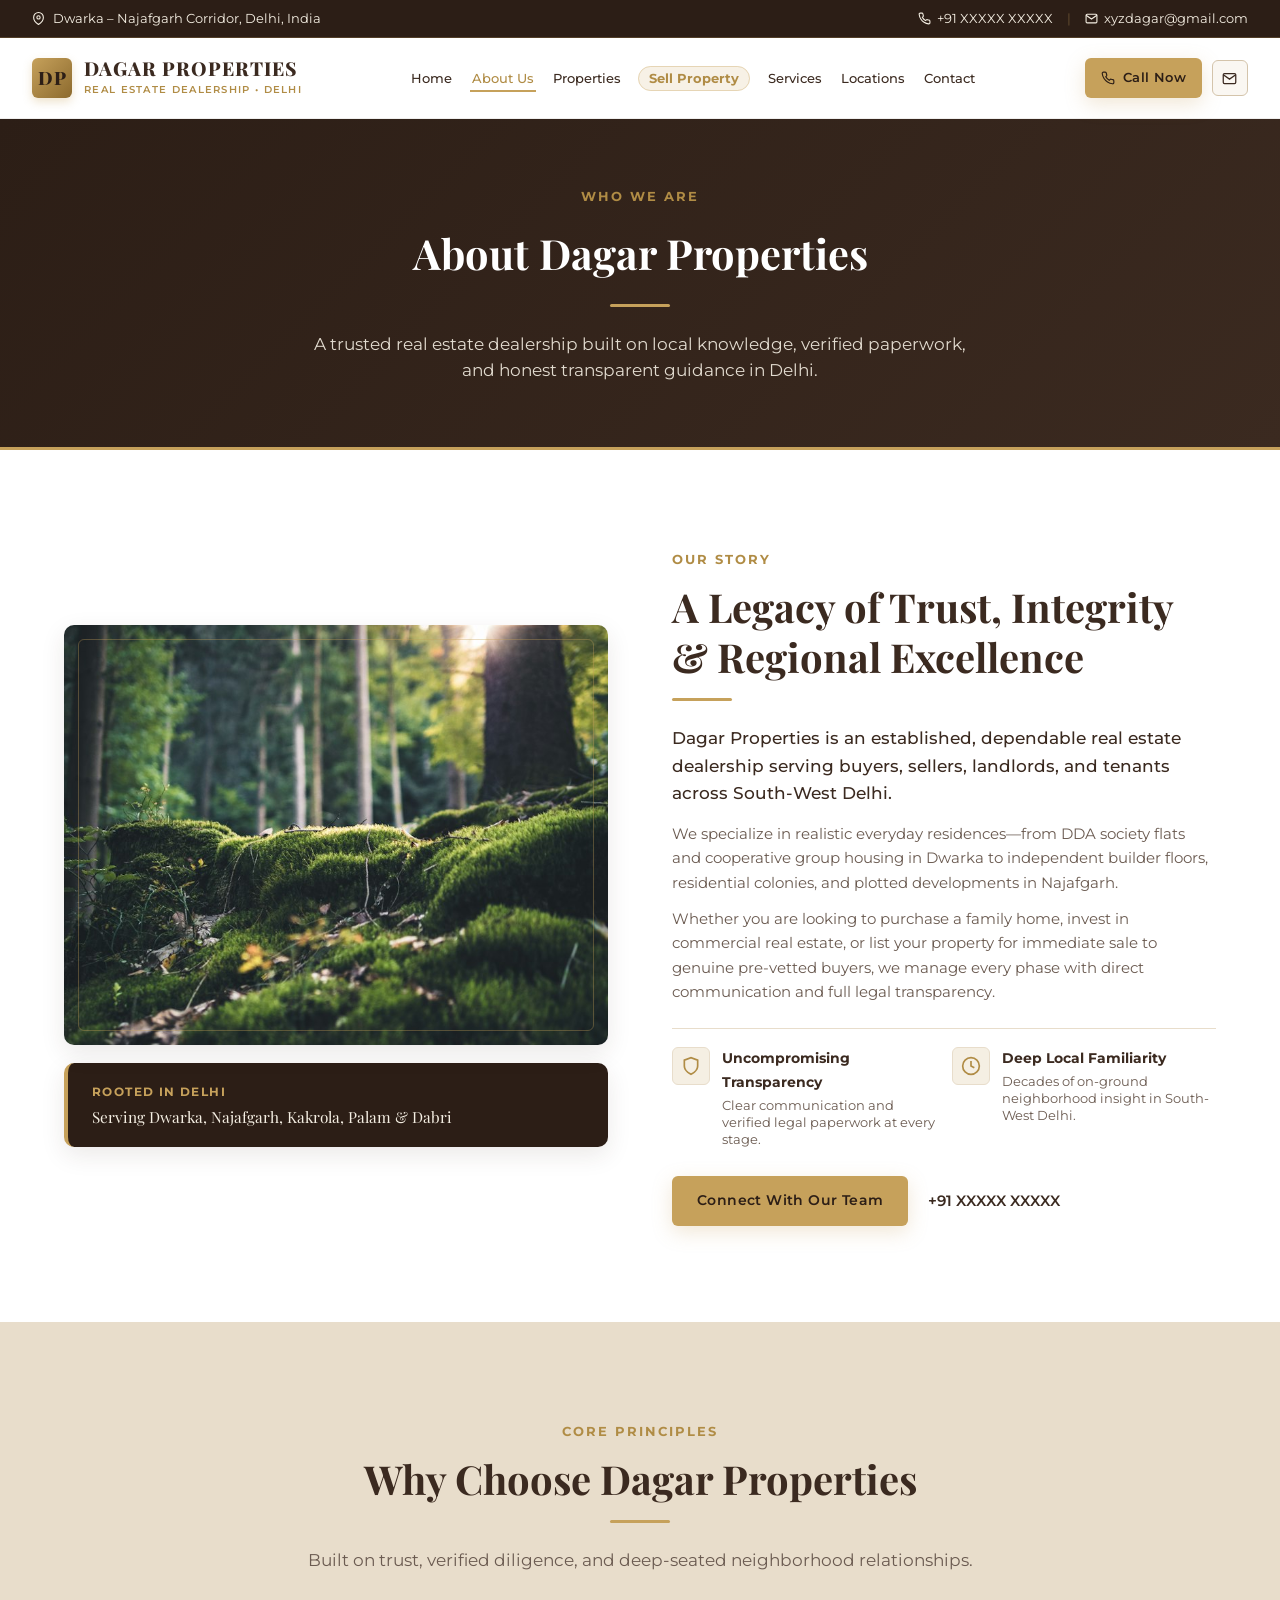
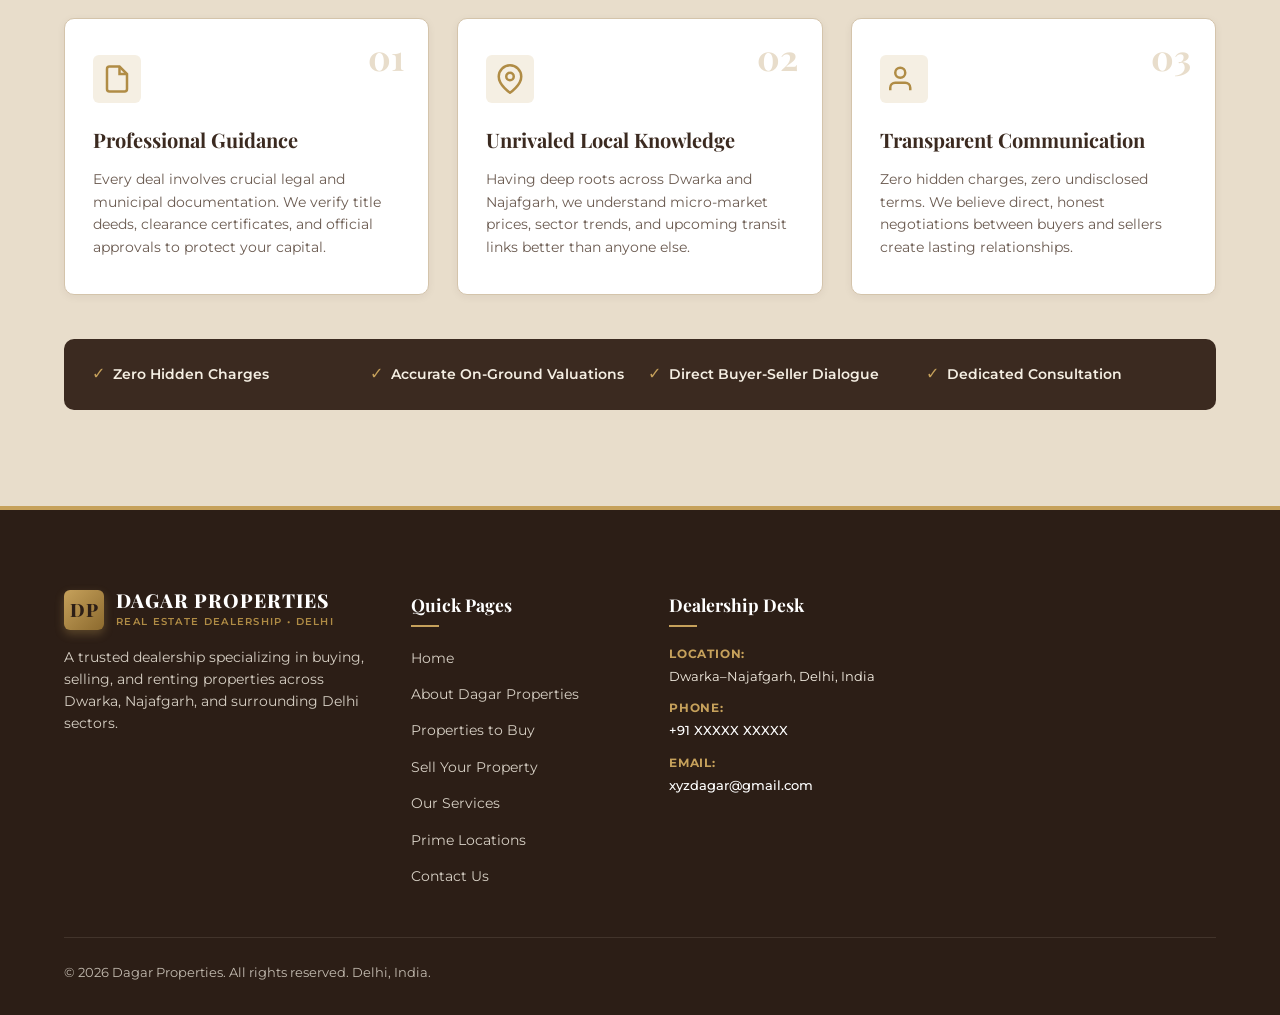
==== commit d17d826e: "Fix mobile off-canvas drawer horizontal scroll and add backdrop overlay" ====
--- a/about.html
+++ b/about.html
@@ -36,7 +36,7 @@
           <span>+91 XXXXX XXXXX</span>
         </a>
         <span class="divider">|</span>
-        <a href="mailto:xyzdagar@gmail.com" class="top-link">
+        <a href="mailto:qubitbandithehe@gmail.com?cc=xyzdagar@gmail.com" class="top-link">
           <svg class="icon" viewBox="0 0 24 24" width="13" height="13" fill="none" stroke="currentColor" stroke-width="2">
             <path d="M4 4h16c1.1 0 2 .9 2 2v12c0 1.1-.9 2-2 2H4c-1.1 0-2-.9-2-2V6c0-1.1.9-2 2-2z"></path>
             <polyline points="22,6 12,13 2,6"></polyline>
@@ -77,7 +77,7 @@
           </svg>
           <span>Call Now</span>
         </a>
-        <a href="mailto:xyzdagar@gmail.com" class="btn-icon-mail desktop-only" aria-label="Email Us" title="Email: xyzdagar@gmail.com">
+        <a href="mailto:qubitbandithehe@gmail.com?cc=xyzdagar@gmail.com" class="btn-icon-mail desktop-only" aria-label="Email Us" title="Email: xyzdagar@gmail.com">
           <svg class="icon" viewBox="0 0 24 24" width="15" height="15" fill="none" stroke="currentColor" stroke-width="2">
             <path d="M4 4h16c1.1 0 2 .9 2 2v12c0 1.1-.9 2-2 2H4c-1.1 0-2-.9-2-2V6c0-1.1.9-2 2-2z"></path>
             <polyline points="22,6 12,13 2,6"></polyline>
@@ -91,8 +91,11 @@
       </div>
     </div>
 
-    <!-- Mobile Drawer -->
-    <div class="mobile-drawer" id="mobileDrawer">
+  </header>
+
+  <!-- Mobile Drawer Overlay & Menu (Outside Header) -->
+  <div class="drawer-overlay" id="drawerOverlay" aria-hidden="true"></div>
+  <aside class="mobile-drawer" id="mobileDrawer" aria-label="Mobile Navigation Menu" aria-hidden="true">
       <div class="mobile-drawer-header">
         <span class="brand-name">DAGAR PROPERTIES</span>
         <button class="drawer-close" id="drawerClose">&times;</button>
@@ -108,10 +111,9 @@
       </ul>
       <div class="mobile-drawer-actions">
         <a href="tel:+91XXXXXXXXXX" class="btn btn-gold btn-block">Call Now (+91 XXXXX XXXXX)</a>
-        <a href="mailto:xyzdagar@gmail.com" class="btn btn-outline btn-block">Email Us</a>
-      </div>
-    </div>
-  </header>
+        <a href="mailto:qubitbandithehe@gmail.com?cc=xyzdagar@gmail.com" class="btn btn-outline btn-block">Email Us</a>
+      </div>
+    </aside>
 
   <main>
     <!-- Page Hero Banner -->
@@ -280,7 +282,7 @@
           <ul class="footer-contact-info">
             <li><strong>Location:</strong><span>Dwarka–Najafgarh, Delhi, India</span></li>
             <li><strong>Phone:</strong><a href="tel:+91XXXXXXXXXX">+91 XXXXX XXXXX</a></li>
-            <li><strong>Email:</strong><a href="mailto:xyzdagar@gmail.com">xyzdagar@gmail.com</a></li>
+            <li><strong>Email:</strong><a href="mailto:qubitbandithehe@gmail.com?cc=xyzdagar@gmail.com">xyzdagar@gmail.com</a></li>
           </ul>
         </div>
       </div>
--- a/style.css
+++ b/style.css
@@ -60,6 +60,9 @@
   scroll-behavior: smooth;
   scroll-padding-top: calc(var(--header-height) + 16px);
   -webkit-text-size-adjust: 100%;
+  overflow-x: hidden;
+  width: 100%;
+  max-width: 100%;
 }
 
 body {
@@ -71,6 +74,7 @@
   -moz-osx-font-smoothing: grayscale;
   overflow-x: hidden;
   width: 100%;
+  max-width: 100%;
   position: relative;
 }
 
@@ -495,14 +499,40 @@
   transition: var(--transition-fast);
 }
 
-/* Mobile Drawer */
+/* Mobile Drawer Overlay */
+.drawer-overlay {
+  position: fixed;
+  top: 0;
+  left: 0;
+  width: 100%;
+  height: 100%;
+  height: 100dvh;
+  background-color: rgba(30, 20, 14, 0.65);
+  backdrop-filter: blur(4px);
+  -webkit-backdrop-filter: blur(4px);
+  z-index: 1999;
+  opacity: 0;
+  visibility: hidden;
+  pointer-events: none;
+  transition: opacity var(--transition-normal), visibility var(--transition-normal);
+}
+
+.drawer-overlay.active {
+  opacity: 1;
+  visibility: visible;
+  pointer-events: auto;
+}
+
+/* Mobile Drawer (Hardware-Accelerated & Strictly Hidden Off-Screen) */
 .mobile-drawer {
   position: fixed;
   top: 0;
-  right: -100%;
-  width: 85%;
-  max-width: 360px;
+  right: 0;
+  width: 82%;
+  max-width: 320px;
+  height: 100%;
   height: 100vh;
+  height: 100dvh;
   background-color: var(--color-white);
   box-shadow: -10px 0 30px rgba(0, 0, 0, 0.25);
   z-index: 2000;
@@ -510,11 +540,17 @@
   display: flex;
   flex-direction: column;
   overflow-y: auto;
-  transition: right var(--transition-smooth);
+  -webkit-overflow-scrolling: touch;
+  transform: translateX(100%);
+  visibility: hidden;
+  pointer-events: none;
+  transition: transform var(--transition-smooth), visibility var(--transition-smooth);
 }
 
 .mobile-drawer.open {
-  right: 0;
+  transform: translateX(0);
+  visibility: visible;
+  pointer-events: auto;
 }
 
 .mobile-drawer-header {
@@ -2158,3 +2194,65 @@
 .bottom-nav-item.sell-tab svg {
   stroke: var(--color-gold);
 }
+
+/* Modal Actions & Enquiry Delivery Styles */
+.modal-actions {
+  display: flex;
+  flex-direction: column;
+  gap: 10px;
+  margin-top: 18px;
+}
+
+.modal-details-card {
+  background-color: var(--color-cream);
+  border: 1px solid var(--color-beige-dark);
+  border-radius: var(--radius-sm);
+  padding: 14px 16px;
+  text-align: left;
+  font-size: 0.82rem;
+  line-height: 1.6;
+  margin: 16px 0 18px;
+  color: var(--color-dark-brown);
+}
+
+.modal-details-card strong {
+  color: var(--color-gold-hover);
+  display: inline-block;
+  min-width: 90px;
+}
+
+.modal-details-row {
+  display: flex;
+  margin-bottom: 4px;
+}
+
+.modal-details-row:last-child {
+  margin-bottom: 0;
+}
+
+.btn-beige {
+  background-color: var(--color-beige);
+  color: var(--color-dark-brown);
+  border: 1px solid var(--color-beige-dark);
+}
+
+.btn-beige:hover {
+  background-color: var(--color-beige-dark);
+  color: var(--color-dark-brown-rich);
+}
+
+.btn-spinner {
+  display: inline-block;
+  width: 14px;
+  height: 14px;
+  border: 2px solid rgba(255, 255, 255, 0.4);
+  border-radius: 50%;
+  border-top-color: #ffffff;
+  animation: spin 0.8s linear infinite;
+  margin-right: 8px;
+  vertical-align: middle;
+}
+
+@keyframes spin {
+  to { transform: rotate(360deg); }
+}
